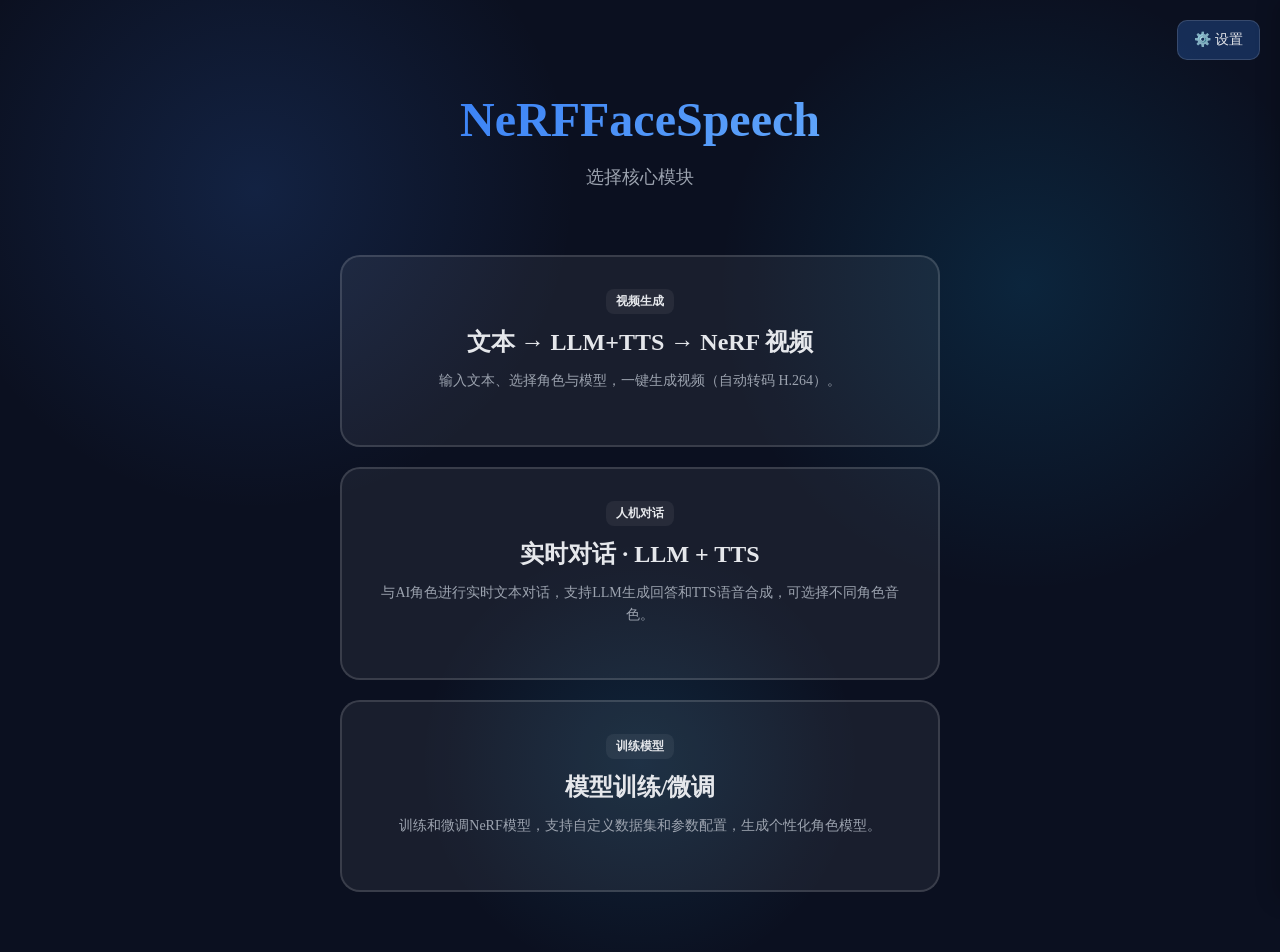
==== fastapi_server/webui/index.html @ abe367c1 "front" ====
<!doctype html>
<html lang="zh-CN">
<head>
  <meta charset="UTF-8" />
  <meta name="viewport" content="width=device-width, initial-scale=1.0" />
  <title>NeRFFaceSpeech - 选择模块</title>
  <style>
    /* 主题变量定义 */
    :root {
      --primary: #1e40af; /* 主色调：深蓝色，用于选中状态、强调按钮 */
      --primary-2: #3b82f6; /* 次要主色：中间蓝色，用于渐变、次要强调 */
      --bg: #0b1020; /* 页面背景色：深色背景 */
      --card: rgba(255,255,255,0.06);
      --border: rgba(255,255,255,0.15); /* 边框颜色：半透明白色边框 */
      --text: #e5e7eb; /* 主文字颜色：浅灰色文字 */
      --muted: #9ca3af; /* 次要文字颜色：灰色，用于辅助信息 */
      --g1: rgba(59,130,246,0.16); /* 渐变1：蓝色渐变点1 */
      --g2: rgba(14,165,233,0.14); /* 渐变2：青色渐变点2 */
      --g3: rgba(56,189,248,0.12); /* 渐变3：浅蓝色渐变点3 */
      --card-bg: rgba(59,130,246,0.25); /* 卡片背景色：浅蓝色，用于首页卡片和下拉菜单 */
    }

    body.theme-tech {
      --primary: #1e40af;
      --primary-2: #3b82f6;
      --bg: #0b1020;
      --card: rgba(255,255,255,0.06);
      --border: rgba(255,255,255,0.14);
      --text: #e5e7eb; /* 主文字颜色：浅灰色文字 */
      --muted: #9ca3af; /* 次要文字颜色：灰色 */
      --g1: rgba(59,130,246,0.16); /* 渐变1：蓝色渐变点1 */
      --g2: rgba(14,165,233,0.14); /* 渐变2：青色渐变点2 */
      --g3: rgba(56,189,248,0.12); /* 渐变3：浅蓝色渐变点3 */
      --card-bg: rgba(59,130,246,0.25); /* 卡片背景色：浅蓝色 */
    }
    body.theme-warm {
      --primary: #f97316; /* 主色调：橙色，用于选中状态、强调按钮 */
      --primary-2: #ea580c; /* 次要主色：深橙色，用于渐变、次要强调 */
      --bg: #fff8f0; /* 页面背景色：浅暖色背景 */
      --card: rgba(255,255,255,0.9); /* 卡片背景：半透明白色 */
      --border: rgba(249,115,22,0.2); /* 边框颜色：半透明橙色边框 */
      --text: #1f2937; /* 主文字颜色：深灰色文字 */
      --muted: #6b7280; /* 次要文字颜色：灰色 */
      --g1: rgba(251,191,36,0.15); /* 渐变1：黄色渐变点1 */
      --g2: rgba(249,115,22,0.12); /* 渐变2：橙色渐变点2 */
      --g3: rgba(234,88,12,0.1); /* 渐变3：深橙色渐变点3 */
      --card-bg: rgba(251,191,36,0.15); /* 卡片背景色：浅黄色 */
    }
    body.theme-minimal {
      --primary: #6b7280; /* 主色调：灰色，用于选中状态、强调按钮 */
      --primary-2: #4b5563; /* 次要主色：深灰色，用于渐变、次要强调 */
      --bg: #f5f5f5; /* 页面背景色：浅灰色背景 */
      --card: #ffffff; /* 卡片背景：白色 */
      --border: #e5e7eb; /* 边框颜色：浅灰色边框 */
      --text: #111827; /* 主文字颜色：深色文字 */
      --muted: #6b7280; /* 次要文字颜色：灰色 */
      --g1: rgba(107,114,128,0.08); /* 渐变1：灰色渐变点1 */
      --g2: rgba(75,85,99,0.07); /* 渐变2：深灰色渐变点2 */
      --g3: rgba(156,163,175,0.06); /* 渐变3：浅灰色渐变点3 */
      --card-bg: rgba(107,114,128,0.1); /* 卡片背景色：浅灰色 */
    }
    * { box-sizing: border-box; }
    :root {
      --base-font-size: 14px; /* 基础字号 */
    }
    html {
      font-size: var(--base-font-size);
    }
    body {
      margin: 0;
      font-family: "Inter", -apple-system, BlinkMacSystemFont, "Segoe UI", sans-serif;
      font-size: 1rem; /* 使用rem单位，基于根元素字体大小 */
      background: radial-gradient(circle at 20% 20%, var(--g1), transparent 25%),
                  radial-gradient(circle at 80% 30%, var(--g2), transparent 25%),
                  radial-gradient(circle at 50% 80%, var(--g3), transparent 22%),
                  var(--bg);
      color: var(--text);
      min-height: 100vh;
    }
    .page {
      max-width: 800px;
      padding: 60px 24px;
      margin: 0 auto;
      display: flex;
      flex-direction: column;
      align-items: center;
      justify-content: center;
      min-height: 100vh;
    }
    header {
      text-align: center;
      margin-bottom: 48px;
    }
    header h1 {
      font-size: 48px;
      font-weight: 700;
      margin-bottom: 16px;
      background: linear-gradient(135deg, var(--primary-2), #60a5fa);
      -webkit-background-clip: text;
      -webkit-text-fill-color: transparent;
      background-clip: text;
    }
    header p {
      font-size: 18px;
      color: var(--muted);
    }
    /* 设置按钮 */
    .settings-btn {
      position: fixed;
      top: 20px;
      right: 20px;
      z-index: 1000;
      padding: 10px 16px;
      border-radius: 10px;
      border: 1px solid var(--border);
      background: var(--card-bg);
      color: var(--text);
      font-size: 14px;
      font-weight: 500;
      cursor: pointer;
      transition: all 0.2s ease;
    }
    .settings-btn:hover {
      background: var(--primary);
      color: #fff;
      border-color: var(--primary);
    }
    
    /* 侧边栏遮罩 */
    .sidebar-overlay {
      display: none;
      position: fixed;
      top: 0;
      left: 0;
      right: 0;
      bottom: 0;
      background: rgba(0, 0, 0, 0.4);
      z-index: 2000;
      transition: opacity 0.3s ease;
    }
    .sidebar-overlay.active {
      display: block;
    }
    
    /* 侧边栏 */
    .sidebar {
      position: fixed;
      top: 0;
      right: -400px;
      width: 400px;
      height: 100vh;
      background: var(--bg);
      border-left: 1px solid var(--border);
      z-index: 2001;
      transition: right 0.3s ease;
      overflow-y: auto;
      box-shadow: -4px 0 20px rgba(0, 0, 0, 0.2);
    }
    .sidebar.active {
      right: 0;
    }
    .sidebar-content {
      padding: 24px;
    }
    .sidebar-header {
      display: flex;
      justify-content: space-between;
      align-items: center;
      margin-bottom: 20px;
      padding-bottom: 16px;
      border-bottom: 1px solid var(--border);
    }
    .sidebar-header h2 {
      margin: 0;
      font-size: 20px;
      color: var(--text);
    }
    .sidebar-close {
      background: none;
      border: none;
      font-size: 28px;
      color: var(--muted);
      cursor: pointer;
      padding: 0;
      width: 36px;
      height: 36px;
      display: flex;
      align-items: center;
      justify-content: center;
      border-radius: 8px;
      transition: all 0.2s ease;
    }
    .sidebar-close:hover {
      background: var(--card-bg);
      color: var(--text);
    }
    
    /* 分页标签 */
    .sidebar-tabs {
      display: flex;
      gap: 8px;
      margin-bottom: 20px;
      border-bottom: 1px solid var(--border);
    }
    .sidebar-tab {
      padding: 10px 20px;
      background: none;
      border: none;
      border-bottom: 2px solid transparent;
      color: var(--muted);
      font-size: 14px;
      font-weight: 500;
      cursor: pointer;
      transition: all 0.2s ease;
    }
    .sidebar-tab.active {
      color: var(--primary);
      border-bottom-color: var(--primary);
    }
    .sidebar-tab:hover {
      color: var(--text);
    }
    
    /* 分页内容 */
    .tab-content {
      display: none;
    }
    .tab-content.active {
      display: block;
    }
    
    /* 选项网格 */
    .options-grid {
      display: grid;
      grid-template-columns: repeat(auto-fit, minmax(140px, 1fr));
      gap: 12px;
      margin-bottom: 20px;
    }
    .option-card {
      padding: 16px;
      border: 2px solid var(--border);
      border-radius: 12px;
      background: var(--card-bg);
      cursor: pointer;
      transition: all 0.2s ease;
      text-align: center;
    }
    .option-card:hover {
      border-color: var(--primary);
      transform: translateY(-2px);
      box-shadow: 0 4px 12px rgba(0, 0, 0, 0.1);
    }
    .option-card.selected {
      border-color: var(--primary);
      background: var(--primary);
      color: #fff;
    }
    .option-card.selected .option-name {
      color: #fff;
    }
    .option-name {
      font-size: 14px;
      font-weight: 500;
      color: var(--text);
      margin-bottom: 4px;
    }
    .option-desc {
      font-size: 12px;
      color: var(--muted);
    }
    .option-card.selected .option-desc {
      color: rgba(255, 255, 255, 0.9);
    }
    
    /* 字号选择 */
    .font-size-group {
      display: flex;
      gap: 8px;
      margin-bottom: 20px;
    }
    .font-size-btn {
      flex: 1;
      padding: 12px;
      border: 2px solid var(--border);
      border-radius: 10px;
      background: var(--card-bg);
      color: var(--text);
      font-size: 14px;
      font-weight: 500;
      cursor: pointer;
      transition: all 0.2s ease;
    }
    .font-size-btn:hover {
      border-color: var(--primary);
    }
    .font-size-btn.selected {
      border-color: var(--primary);
      background: var(--primary);
      color: #fff;
    }
    .font-size-custom {
      margin-top: 16px;
    }
    .font-size-custom input {
      width: 100%;
      padding: 10px;
      border: 1px solid var(--border);
      border-radius: 8px;
      background: var(--card-bg);
      color: var(--text);
      font-size: 14px;
    }
    
    .options {
      display: flex;
      flex-direction: column;
      gap: 20px;
      width: 100%;
      max-width: 600px;
    }
    .card {
      background: var(--card);
      border: 2px solid var(--border);
      border-radius: 20px;
      padding: 32px;
      text-align: center;
      cursor: pointer;
      transition: all 0.3s ease;
      position: relative;
      overflow: hidden;
    }
    .card::before {
      content: '';
      position: absolute;
      top: 0;
      left: 0;
      right: 0;
      height: 4px;
      background: linear-gradient(90deg, var(--primary), var(--primary-2));
      transform: scaleX(0);
      transition: transform 0.3s ease;
    }
    .card:hover {
      border-color: var(--primary);
      transform: translateY(-8px);
      box-shadow: 0 20px 40px rgba(0, 0, 0, 0.3);
    }
    .card:hover::before {
      transform: scaleX(1);
    }
    .card h3 { 
      margin: 0 0 12px; 
      font-size: 24px;
      color: var(--text);
    }
    .card p { 
      margin: 0 0 20px; 
      color: var(--muted); 
      line-height: 1.6; 
      font-size: 14px;
    }
    .tag {
      display: inline-block;
      padding: 4px 10px;
      border-radius: 8px;
      background: var(--card);
      color: var(--text);
      font-size: 12px;
      font-weight: 600;
      margin-bottom: 12px;
    }
    a { color: inherit; text-decoration: none; }
  </style>
  <script src="settings.js"></script>
</head>
<body>
  <button class="settings-btn" id="settingsBtn">⚙️ 设置</button>
  
  <!-- 侧边栏遮罩 -->
  <div class="sidebar-overlay" id="sidebarOverlay"></div>
  
  <!-- 设置侧边栏 -->
  <div class="sidebar" id="settingsSidebar">
    <div class="sidebar-content">
      <div class="sidebar-header">
        <h2>设置</h2>
        <button class="sidebar-close" id="sidebarClose">×</button>
      </div>
      
      <div class="sidebar-tabs">
        <button class="sidebar-tab active" data-tab="theme">主题</button>
        <button class="sidebar-tab" data-tab="font">字体</button>
      </div>
      
      <!-- 主题设置 -->
      <div class="tab-content active" id="themeTab">
        <div class="options-grid">
          <div class="option-card" data-theme="tech">
            <div class="option-name">科技风</div>
            <div class="option-desc">深蓝色科技感</div>
          </div>
          <div class="option-card" data-theme="warm">
            <div class="option-name">温馨风</div>
            <div class="option-desc">暖色调温馨</div>
          </div>
          <div class="option-card" data-theme="minimal">
            <div class="option-name">简约风</div>
            <div class="option-desc">灰色简约</div>
          </div>
        </div>
      </div>
      
      <!-- 字体设置 -->
      <div class="tab-content" id="fontTab">
        <div style="margin-bottom: 16px;">
          <label style="display: block; margin-bottom: 8px; color: var(--text); font-weight: 500;">字体样式</label>
          <div class="options-grid">
            <div class="option-card" data-font="SimSun">
              <div class="option-name">宋体</div>
              <div class="option-desc">SimSun</div>
            </div>
            <div class="option-card" data-font="SimHei">
              <div class="option-name">黑体</div>
              <div class="option-desc">SimHei</div>
            </div>
            <div class="option-card" data-font="Microsoft YaHei">
              <div class="option-name">微软雅黑</div>
              <div class="option-desc">Microsoft YaHei</div>
            </div>
            <div class="option-card" data-font="Arial">
              <div class="option-name">Arial</div>
              <div class="option-desc">Arial</div>
            </div>
            <div class="option-card" data-font="Times New Roman">
              <div class="option-name">Times New Roman</div>
              <div class="option-desc">Times New Roman</div>
            </div>
            <div class="option-card" data-font="Inter">
              <div class="option-name">Inter</div>
              <div class="option-desc">Inter（默认）</div>
            </div>
          </div>
        </div>
        
        <div>
          <label style="display: block; margin-bottom: 8px; color: var(--text); font-weight: 500;">字号大小</label>
          <div class="font-size-group">
            <button class="font-size-btn" data-size="small">小</button>
            <button class="font-size-btn" data-size="medium">中</button>
            <button class="font-size-btn" data-size="large">大</button>
            <button class="font-size-btn" data-size="custom">自定义</button>
          </div>
          <div class="font-size-custom" id="customSizeInput" style="display: none;">
            <input type="number" id="customSizeValue" placeholder="输入字号（px）" min="10" max="24" value="14">
          </div>
        </div>
      </div>
    </div>
  </div>

  <div class="page">
    <header>
      <h1>NeRFFaceSpeech</h1>
      <p>选择核心模块</p>
    </header>

    <div class="options">
      <a href="./generate.html">
        <div class="card">
          <span class="tag">视频生成</span>
          <h3>文本 → LLM+TTS → NeRF 视频</h3>
          <p>输入文本、选择角色与模型，一键生成视频（自动转码 H.264）。</p>
        </div>
      </a>
      <a href="./chat.html">
        <div class="card">
          <span class="tag">人机对话</span>
          <h3>实时对话 · LLM + TTS</h3>
          <p>与AI角色进行实时文本对话，支持LLM生成回答和TTS语音合成，可选择不同角色音色。</p>
        </div>
      </a>
      <a href="./train.html">
        <div class="card">
          <span class="tag">训练模型</span>
          <h3>模型训练/微调</h3>
          <p>训练和微调NeRF模型，支持自定义数据集和参数配置，生成个性化角色模型。</p>
        </div>
      </a>
    </div>
    
  </div>

  <script>
    // 等待DOM加载完成后再初始化设置事件绑定
    document.addEventListener('DOMContentLoaded', async () => {
      // 应用设置（从数据库读取）
      try {
        await applySettingsOnly();
        await updateThemeSelection();
        await updateFontSelection();
        await updateFontSizeSelection();
      } catch (error) {
        console.error('应用设置失败:', error);
      }
      
      // 侧边栏控制
      const settingsBtn = document.getElementById('settingsBtn');
      const settingsSidebar = document.getElementById('settingsSidebar');
      const sidebarOverlay = document.getElementById('sidebarOverlay');
      const sidebarClose = document.getElementById('sidebarClose');
      
      if (!settingsBtn || !settingsSidebar) {
        console.error('设置按钮或侧边栏元素未找到');
        return;
      }
      
      function openSidebar() {
        settingsSidebar.classList.add('active');
        sidebarOverlay.classList.add('active');
        document.body.style.overflow = 'hidden'; // 防止背景滚动
      }
      
      function closeSidebar() {
        settingsSidebar.classList.remove('active');
        sidebarOverlay.classList.remove('active');
        document.body.style.overflow = ''; // 恢复滚动
      }
      
      settingsBtn.addEventListener('click', openSidebar);
      if (sidebarClose) sidebarClose.addEventListener('click', closeSidebar);
      if (sidebarOverlay) sidebarOverlay.addEventListener('click', closeSidebar);
      
      // 分页切换
      document.querySelectorAll('.sidebar-tab').forEach(tab => {
        tab.addEventListener('click', () => {
          const targetTab = tab.dataset.tab;
          document.querySelectorAll('.sidebar-tab').forEach(t => t.classList.remove('active'));
          document.querySelectorAll('.tab-content').forEach(c => c.classList.remove('active'));
          tab.classList.add('active');
          const targetContent = document.getElementById(targetTab + 'Tab');
          if (targetContent) targetContent.classList.add('active');
        });
      });
      
      // 主题选择
      document.querySelectorAll('[data-theme]').forEach(card => {
        card.addEventListener('click', () => {
          applyTheme(card.dataset.theme);
        });
      });
      
      // 字体选择
      document.querySelectorAll('[data-font]').forEach(card => {
        card.addEventListener('click', () => {
          applyFont(card.dataset.font);
        });
      });
      
      // 字号选择
      document.querySelectorAll('[data-size]').forEach(btn => {
        btn.addEventListener('click', () => {
          applyFontSize(btn.dataset.size);
        });
      });
      
      // 自定义字号输入
      const customSizeValue = document.getElementById('customSizeValue');
      if (customSizeValue) {
        customSizeValue.addEventListener('change', (e) => {
          if (customSizeValue.value) {
            applyFontSize('custom');
          }
        });
      }
    });
  </script>
</body>
</html>
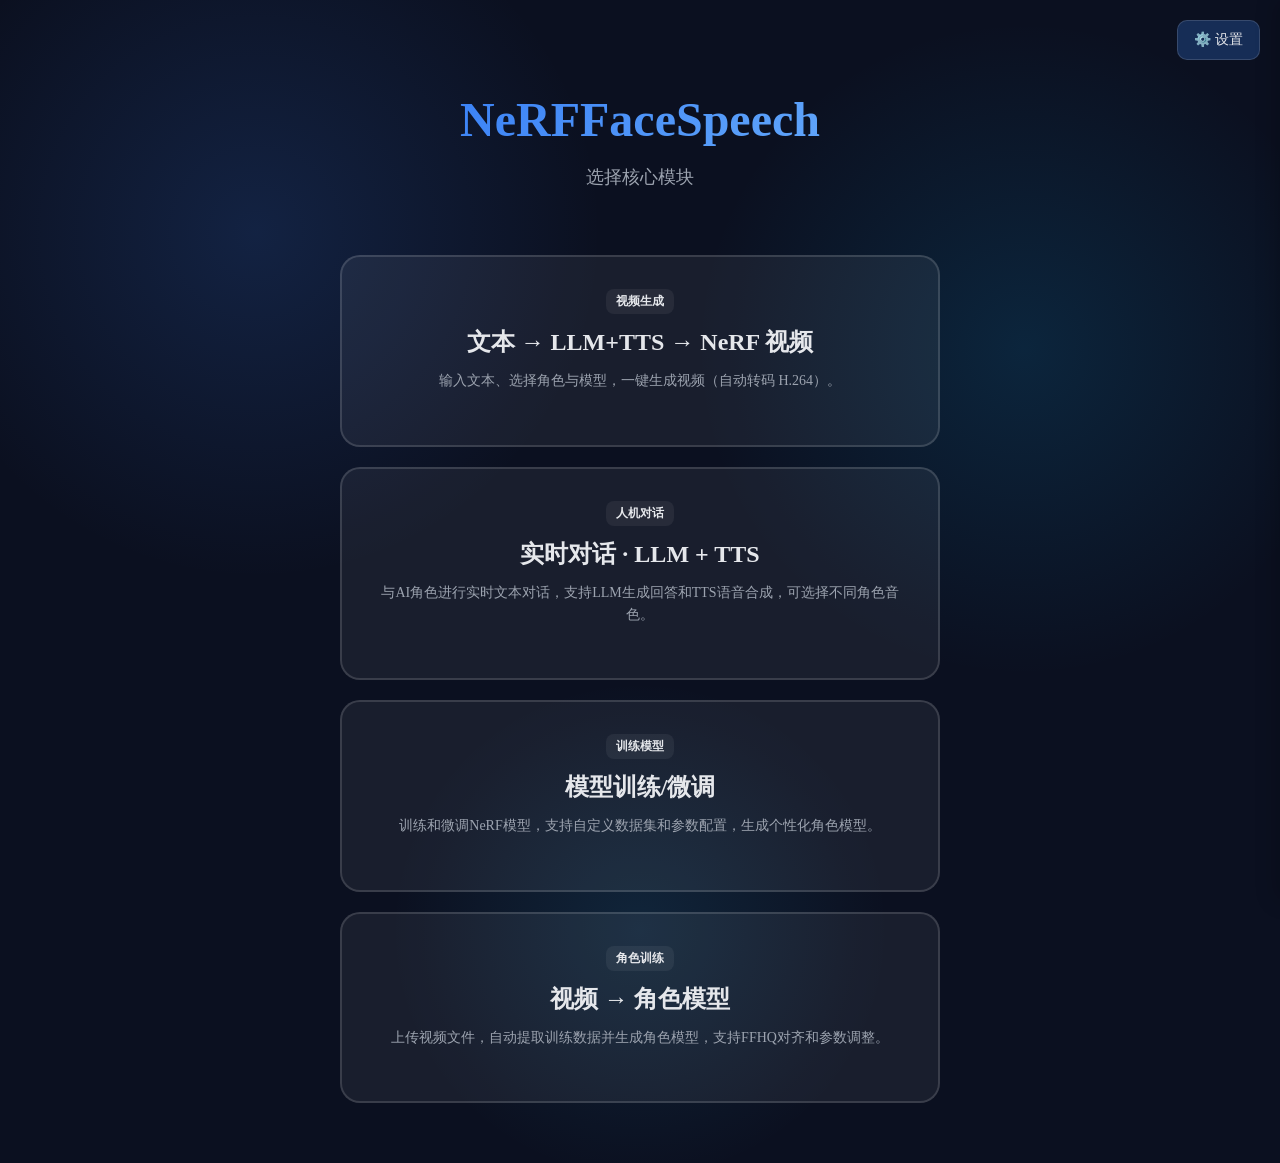
==== commit 605930fb: "重构前端，优化代码结构 加入语音识别 加入角色训练 加入缓存推理" ====
--- a/fastapi_server/webui/index.html
+++ b/fastapi_server/webui/index.html
@@ -1,5 +1,6 @@
 <!doctype html>
 <html lang="zh-CN">
+
 <head>
   <meta charset="UTF-8" />
   <meta name="viewport" content="width=device-width, initial-scale=1.0" />
@@ -7,76 +8,125 @@
   <style>
     /* 主题变量定义 */
     :root {
-      --primary: #1e40af; /* 主色调：深蓝色，用于选中状态、强调按钮 */
-      --primary-2: #3b82f6; /* 次要主色：中间蓝色，用于渐变、次要强调 */
-      --bg: #0b1020; /* 页面背景色：深色背景 */
-      --card: rgba(255,255,255,0.06);
-      --border: rgba(255,255,255,0.15); /* 边框颜色：半透明白色边框 */
-      --text: #e5e7eb; /* 主文字颜色：浅灰色文字 */
-      --muted: #9ca3af; /* 次要文字颜色：灰色，用于辅助信息 */
-      --g1: rgba(59,130,246,0.16); /* 渐变1：蓝色渐变点1 */
-      --g2: rgba(14,165,233,0.14); /* 渐变2：青色渐变点2 */
-      --g3: rgba(56,189,248,0.12); /* 渐变3：浅蓝色渐变点3 */
-      --card-bg: rgba(59,130,246,0.25); /* 卡片背景色：浅蓝色，用于首页卡片和下拉菜单 */
+      --primary: #1e40af;
+      /* 主色调：深蓝色，用于选中状态、强调按钮 */
+      --primary-2: #3b82f6;
+      /* 次要主色：中间蓝色，用于渐变、次要强调 */
+      --bg: #0b1020;
+      /* 页面背景色：深色背景 */
+      --card: rgba(255, 255, 255, 0.06);
+      --border: rgba(255, 255, 255, 0.15);
+      /* 边框颜色：半透明白色边框 */
+      --text: #e5e7eb;
+      /* 主文字颜色：浅灰色文字 */
+      --muted: #9ca3af;
+      /* 次要文字颜色：灰色，用于辅助信息 */
+      --g1: rgba(59, 130, 246, 0.16);
+      /* 渐变1：蓝色渐变点1 */
+      --g2: rgba(14, 165, 233, 0.14);
+      /* 渐变2：青色渐变点2 */
+      --g3: rgba(56, 189, 248, 0.12);
+      /* 渐变3：浅蓝色渐变点3 */
+      --card-bg: rgba(59, 130, 246, 0.25);
+      /* 卡片背景色：浅蓝色，用于首页卡片和下拉菜单 */
     }
 
     body.theme-tech {
       --primary: #1e40af;
       --primary-2: #3b82f6;
       --bg: #0b1020;
-      --card: rgba(255,255,255,0.06);
-      --border: rgba(255,255,255,0.14);
-      --text: #e5e7eb; /* 主文字颜色：浅灰色文字 */
-      --muted: #9ca3af; /* 次要文字颜色：灰色 */
-      --g1: rgba(59,130,246,0.16); /* 渐变1：蓝色渐变点1 */
-      --g2: rgba(14,165,233,0.14); /* 渐变2：青色渐变点2 */
-      --g3: rgba(56,189,248,0.12); /* 渐变3：浅蓝色渐变点3 */
-      --card-bg: rgba(59,130,246,0.25); /* 卡片背景色：浅蓝色 */
-    }
+      --card: rgba(255, 255, 255, 0.06);
+      --border: rgba(255, 255, 255, 0.14);
+      --text: #e5e7eb;
+      /* 主文字颜色：浅灰色文字 */
+      --muted: #9ca3af;
+      /* 次要文字颜色：灰色 */
+      --g1: rgba(59, 130, 246, 0.16);
+      /* 渐变1：蓝色渐变点1 */
+      --g2: rgba(14, 165, 233, 0.14);
+      /* 渐变2：青色渐变点2 */
+      --g3: rgba(56, 189, 248, 0.12);
+      /* 渐变3：浅蓝色渐变点3 */
+      --card-bg: rgba(59, 130, 246, 0.25);
+      /* 卡片背景色：浅蓝色 */
+    }
+
     body.theme-warm {
-      --primary: #f97316; /* 主色调：橙色，用于选中状态、强调按钮 */
-      --primary-2: #ea580c; /* 次要主色：深橙色，用于渐变、次要强调 */
-      --bg: #fff8f0; /* 页面背景色：浅暖色背景 */
-      --card: rgba(255,255,255,0.9); /* 卡片背景：半透明白色 */
-      --border: rgba(249,115,22,0.2); /* 边框颜色：半透明橙色边框 */
-      --text: #1f2937; /* 主文字颜色：深灰色文字 */
-      --muted: #6b7280; /* 次要文字颜色：灰色 */
-      --g1: rgba(251,191,36,0.15); /* 渐变1：黄色渐变点1 */
-      --g2: rgba(249,115,22,0.12); /* 渐变2：橙色渐变点2 */
-      --g3: rgba(234,88,12,0.1); /* 渐变3：深橙色渐变点3 */
-      --card-bg: rgba(251,191,36,0.15); /* 卡片背景色：浅黄色 */
-    }
+      --primary: #f97316;
+      /* 主色调：橙色，用于选中状态、强调按钮 */
+      --primary-2: #ea580c;
+      /* 次要主色：深橙色，用于渐变、次要强调 */
+      --bg: #fff8f0;
+      /* 页面背景色：浅暖色背景 */
+      --card: rgba(255, 255, 255, 0.9);
+      /* 卡片背景：半透明白色 */
+      --border: rgba(249, 115, 22, 0.2);
+      /* 边框颜色：半透明橙色边框 */
+      --text: #1f2937;
+      /* 主文字颜色：深灰色文字 */
+      --muted: #6b7280;
+      /* 次要文字颜色：灰色 */
+      --g1: rgba(251, 191, 36, 0.15);
+      /* 渐变1：黄色渐变点1 */
+      --g2: rgba(249, 115, 22, 0.12);
+      /* 渐变2：橙色渐变点2 */
+      --g3: rgba(234, 88, 12, 0.1);
+      /* 渐变3：深橙色渐变点3 */
+      --card-bg: rgba(251, 191, 36, 0.15);
+      /* 卡片背景色：浅黄色 */
+    }
+
     body.theme-minimal {
-      --primary: #6b7280; /* 主色调：灰色，用于选中状态、强调按钮 */
-      --primary-2: #4b5563; /* 次要主色：深灰色，用于渐变、次要强调 */
-      --bg: #f5f5f5; /* 页面背景色：浅灰色背景 */
-      --card: #ffffff; /* 卡片背景：白色 */
-      --border: #e5e7eb; /* 边框颜色：浅灰色边框 */
-      --text: #111827; /* 主文字颜色：深色文字 */
-      --muted: #6b7280; /* 次要文字颜色：灰色 */
-      --g1: rgba(107,114,128,0.08); /* 渐变1：灰色渐变点1 */
-      --g2: rgba(75,85,99,0.07); /* 渐变2：深灰色渐变点2 */
-      --g3: rgba(156,163,175,0.06); /* 渐变3：浅灰色渐变点3 */
-      --card-bg: rgba(107,114,128,0.1); /* 卡片背景色：浅灰色 */
-    }
-    * { box-sizing: border-box; }
+      --primary: #6b7280;
+      /* 主色调：灰色，用于选中状态、强调按钮 */
+      --primary-2: #4b5563;
+      /* 次要主色：深灰色，用于渐变、次要强调 */
+      --bg: #f5f5f5;
+      /* 页面背景色：浅灰色背景 */
+      --card: #ffffff;
+      /* 卡片背景：白色 */
+      --border: #e5e7eb;
+      /* 边框颜色：浅灰色边框 */
+      --text: #111827;
+      /* 主文字颜色：深色文字 */
+      --muted: #6b7280;
+      /* 次要文字颜色：灰色 */
+      --g1: rgba(107, 114, 128, 0.08);
+      /* 渐变1：灰色渐变点1 */
+      --g2: rgba(75, 85, 99, 0.07);
+      /* 渐变2：深灰色渐变点2 */
+      --g3: rgba(156, 163, 175, 0.06);
+      /* 渐变3：浅灰色渐变点3 */
+      --card-bg: rgba(107, 114, 128, 0.1);
+      /* 卡片背景色：浅灰色 */
+    }
+
+    * {
+      box-sizing: border-box;
+    }
+
     :root {
-      --base-font-size: 14px; /* 基础字号 */
-    }
+      --base-font-size: 14px;
+      /* 基础字号 */
+    }
+
     html {
       font-size: var(--base-font-size);
     }
+
     body {
       margin: 0;
       font-family: "Inter", -apple-system, BlinkMacSystemFont, "Segoe UI", sans-serif;
-      font-size: 1rem; /* 使用rem单位，基于根元素字体大小 */
+      font-size: 1rem;
+      /* 使用rem单位，基于根元素字体大小 */
       background: radial-gradient(circle at 20% 20%, var(--g1), transparent 25%),
-                  radial-gradient(circle at 80% 30%, var(--g2), transparent 25%),
-                  radial-gradient(circle at 50% 80%, var(--g3), transparent 22%),
-                  var(--bg);
+        radial-gradient(circle at 80% 30%, var(--g2), transparent 25%),
+        radial-gradient(circle at 50% 80%, var(--g3), transparent 22%),
+        var(--bg);
       color: var(--text);
       min-height: 100vh;
     }
+
     .page {
       max-width: 800px;
       padding: 60px 24px;
@@ -87,10 +137,12 @@
       justify-content: center;
       min-height: 100vh;
     }
+
     header {
       text-align: center;
       margin-bottom: 48px;
     }
+
     header h1 {
       font-size: 48px;
       font-weight: 700;
@@ -100,10 +152,12 @@
       -webkit-text-fill-color: transparent;
       background-clip: text;
     }
+
     header p {
       font-size: 18px;
       color: var(--muted);
     }
+
     /* 设置按钮 */
     .settings-btn {
       position: fixed;
@@ -120,12 +174,13 @@
       cursor: pointer;
       transition: all 0.2s ease;
     }
+
     .settings-btn:hover {
       background: var(--primary);
       color: #fff;
       border-color: var(--primary);
     }
-    
+
     /* 侧边栏遮罩 */
     .sidebar-overlay {
       display: none;
@@ -138,10 +193,11 @@
       z-index: 2000;
       transition: opacity 0.3s ease;
     }
+
     .sidebar-overlay.active {
       display: block;
     }
-    
+
     /* 侧边栏 */
     .sidebar {
       position: fixed;
@@ -156,12 +212,15 @@
       overflow-y: auto;
       box-shadow: -4px 0 20px rgba(0, 0, 0, 0.2);
     }
+
     .sidebar.active {
       right: 0;
     }
+
     .sidebar-content {
       padding: 24px;
     }
+
     .sidebar-header {
       display: flex;
       justify-content: space-between;
@@ -170,11 +229,13 @@
       padding-bottom: 16px;
       border-bottom: 1px solid var(--border);
     }
+
     .sidebar-header h2 {
       margin: 0;
       font-size: 20px;
       color: var(--text);
     }
+
     .sidebar-close {
       background: none;
       border: none;
@@ -190,11 +251,12 @@
       border-radius: 8px;
       transition: all 0.2s ease;
     }
+
     .sidebar-close:hover {
       background: var(--card-bg);
       color: var(--text);
     }
-    
+
     /* 分页标签 */
     .sidebar-tabs {
       display: flex;
@@ -202,6 +264,7 @@
       margin-bottom: 20px;
       border-bottom: 1px solid var(--border);
     }
+
     .sidebar-tab {
       padding: 10px 20px;
       background: none;
@@ -213,22 +276,25 @@
       cursor: pointer;
       transition: all 0.2s ease;
     }
+
     .sidebar-tab.active {
       color: var(--primary);
       border-bottom-color: var(--primary);
     }
+
     .sidebar-tab:hover {
       color: var(--text);
     }
-    
+
     /* 分页内容 */
     .tab-content {
       display: none;
     }
+
     .tab-content.active {
       display: block;
     }
-    
+
     /* 选项网格 */
     .options-grid {
       display: grid;
@@ -236,6 +302,7 @@
       gap: 12px;
       margin-bottom: 20px;
     }
+
     .option-card {
       padding: 16px;
       border: 2px solid var(--border);
@@ -245,39 +312,46 @@
       transition: all 0.2s ease;
       text-align: center;
     }
+
     .option-card:hover {
       border-color: var(--primary);
       transform: translateY(-2px);
       box-shadow: 0 4px 12px rgba(0, 0, 0, 0.1);
     }
+
     .option-card.selected {
       border-color: var(--primary);
       background: var(--primary);
       color: #fff;
     }
+
     .option-card.selected .option-name {
       color: #fff;
     }
+
     .option-name {
       font-size: 14px;
       font-weight: 500;
       color: var(--text);
       margin-bottom: 4px;
     }
+
     .option-desc {
       font-size: 12px;
       color: var(--muted);
     }
+
     .option-card.selected .option-desc {
       color: rgba(255, 255, 255, 0.9);
     }
-    
+
     /* 字号选择 */
     .font-size-group {
       display: flex;
       gap: 8px;
       margin-bottom: 20px;
     }
+
     .font-size-btn {
       flex: 1;
       padding: 12px;
@@ -290,17 +364,21 @@
       cursor: pointer;
       transition: all 0.2s ease;
     }
+
     .font-size-btn:hover {
       border-color: var(--primary);
     }
+
     .font-size-btn.selected {
       border-color: var(--primary);
       background: var(--primary);
       color: #fff;
     }
+
     .font-size-custom {
       margin-top: 16px;
     }
+
     .font-size-custom input {
       width: 100%;
       padding: 10px;
@@ -310,7 +388,7 @@
       color: var(--text);
       font-size: 14px;
     }
-    
+
     .options {
       display: flex;
       flex-direction: column;
@@ -318,6 +396,7 @@
       width: 100%;
       max-width: 600px;
     }
+
     .card {
       background: var(--card);
       border: 2px solid var(--border);
@@ -329,6 +408,7 @@
       position: relative;
       overflow: hidden;
     }
+
     .card::before {
       content: '';
       position: absolute;
@@ -340,25 +420,30 @@
       transform: scaleX(0);
       transition: transform 0.3s ease;
     }
+
     .card:hover {
       border-color: var(--primary);
       transform: translateY(-8px);
       box-shadow: 0 20px 40px rgba(0, 0, 0, 0.3);
     }
+
     .card:hover::before {
       transform: scaleX(1);
     }
-    .card h3 { 
-      margin: 0 0 12px; 
+
+    .card h3 {
+      margin: 0 0 12px;
       font-size: 24px;
       color: var(--text);
     }
-    .card p { 
-      margin: 0 0 20px; 
-      color: var(--muted); 
-      line-height: 1.6; 
+
+    .card p {
+      margin: 0 0 20px;
+      color: var(--muted);
+      line-height: 1.6;
       font-size: 14px;
     }
+
     .tag {
       display: inline-block;
       padding: 4px 10px;
@@ -369,16 +454,21 @@
       font-weight: 600;
       margin-bottom: 12px;
     }
-    a { color: inherit; text-decoration: none; }
+
+    a {
+      color: inherit;
+      text-decoration: none;
+    }
   </style>
   <script src="settings.js"></script>
 </head>
+
 <body>
   <button class="settings-btn" id="settingsBtn">⚙️ 设置</button>
-  
+
   <!-- 侧边栏遮罩 -->
   <div class="sidebar-overlay" id="sidebarOverlay"></div>
-  
+
   <!-- 设置侧边栏 -->
   <div class="sidebar" id="settingsSidebar">
     <div class="sidebar-content">
@@ -386,12 +476,12 @@
         <h2>设置</h2>
         <button class="sidebar-close" id="sidebarClose">×</button>
       </div>
-      
+
       <div class="sidebar-tabs">
         <button class="sidebar-tab active" data-tab="theme">主题</button>
         <button class="sidebar-tab" data-tab="font">字体</button>
       </div>
-      
+
       <!-- 主题设置 -->
       <div class="tab-content active" id="themeTab">
         <div class="options-grid">
@@ -409,7 +499,7 @@
           </div>
         </div>
       </div>
-      
+
       <!-- 字体设置 -->
       <div class="tab-content" id="fontTab">
         <div style="margin-bottom: 16px;">
@@ -441,7 +531,7 @@
             </div>
           </div>
         </div>
-        
+
         <div>
           <label style="display: block; margin-bottom: 8px; color: var(--text); font-weight: 500;">字号大小</label>
           <div class="font-size-group">
@@ -486,50 +576,63 @@
           <p>训练和微调NeRF模型，支持自定义数据集和参数配置，生成个性化角色模型。</p>
         </div>
       </a>
+      <a href="./character_train.html">
+        <div class="card">
+          <span class="tag">角色训练</span>
+          <h3>视频 → 角色模型</h3>
+          <p>上传视频文件，自动提取训练数据并生成角色模型，支持FFHQ对齐和参数调整。</p>
+        </div>
+      </a>
     </div>
-    
+
   </div>
 
   <script>
     // 等待DOM加载完成后再初始化设置事件绑定
     document.addEventListener('DOMContentLoaded', async () => {
-      // 应用设置（从数据库读取）
+      // 应用设置（从数据库读取）- 优化：只调用一次API，然后并行更新UI
       try {
-        await applySettingsOnly();
-        await updateThemeSelection();
-        await updateFontSelection();
-        await updateFontSizeSelection();
+        // 只调用一次 fetchSettings()，获取所有设置
+        const settings = await fetchSettings();
+
+        // 并行应用设置和更新选择状态（使用已获取的设置，避免重复API调用）
+        await Promise.all([
+          applySettingsOnly(settings),
+          updateThemeSelection(settings),
+          updateFontSelection(settings),
+          updateFontSizeSelection(settings)
+        ]);
       } catch (error) {
         console.error('应用设置失败:', error);
       }
-      
+
       // 侧边栏控制
       const settingsBtn = document.getElementById('settingsBtn');
       const settingsSidebar = document.getElementById('settingsSidebar');
       const sidebarOverlay = document.getElementById('sidebarOverlay');
       const sidebarClose = document.getElementById('sidebarClose');
-      
+
       if (!settingsBtn || !settingsSidebar) {
         console.error('设置按钮或侧边栏元素未找到');
         return;
       }
-      
+
       function openSidebar() {
         settingsSidebar.classList.add('active');
         sidebarOverlay.classList.add('active');
         document.body.style.overflow = 'hidden'; // 防止背景滚动
       }
-      
+
       function closeSidebar() {
         settingsSidebar.classList.remove('active');
         sidebarOverlay.classList.remove('active');
         document.body.style.overflow = ''; // 恢复滚动
       }
-      
+
       settingsBtn.addEventListener('click', openSidebar);
       if (sidebarClose) sidebarClose.addEventListener('click', closeSidebar);
       if (sidebarOverlay) sidebarOverlay.addEventListener('click', closeSidebar);
-      
+
       // 分页切换
       document.querySelectorAll('.sidebar-tab').forEach(tab => {
         tab.addEventListener('click', () => {
@@ -541,28 +644,28 @@
           if (targetContent) targetContent.classList.add('active');
         });
       });
-      
+
       // 主题选择
       document.querySelectorAll('[data-theme]').forEach(card => {
         card.addEventListener('click', () => {
           applyTheme(card.dataset.theme);
         });
       });
-      
+
       // 字体选择
       document.querySelectorAll('[data-font]').forEach(card => {
         card.addEventListener('click', () => {
           applyFont(card.dataset.font);
         });
       });
-      
+
       // 字号选择
       document.querySelectorAll('[data-size]').forEach(btn => {
         btn.addEventListener('click', () => {
           applyFontSize(btn.dataset.size);
         });
       });
-      
+
       // 自定义字号输入
       const customSizeValue = document.getElementById('customSizeValue');
       if (customSizeValue) {
@@ -575,4 +678,5 @@
     });
   </script>
 </body>
-</html>
+
+</html>
